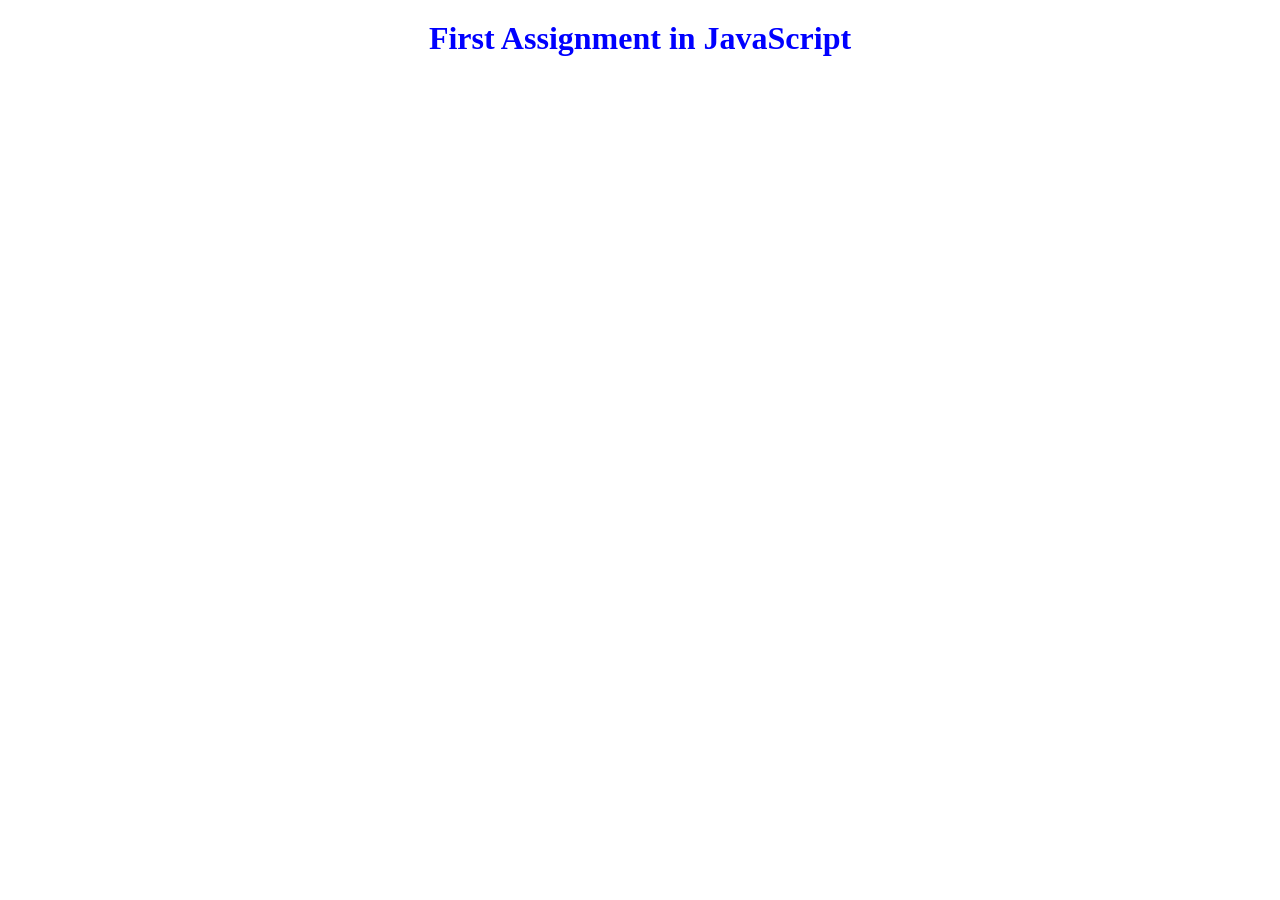
==== index.html @ a184e5cd "first ass in js" ====
<!DOCTYPE html>
<html lang="en">
<head>
    <meta charset="UTF-8">
    <meta name="viewport" content="width=device-width, initial-scale=1.0">
    <title>Document</title>
    <link rel="stylesheet" href="style.css">
</head>
<body>
    <h1>First Assignment in JavaScript</h1>
   <script src="script.js"></script>
</body>
</html>
---- style.css ----
*{
    margin: 0;
    padding: 0;
    box-sizing: border-box;
}
h1{
    text-align: center;
    margin-top: 20px;
    color: blue;
}
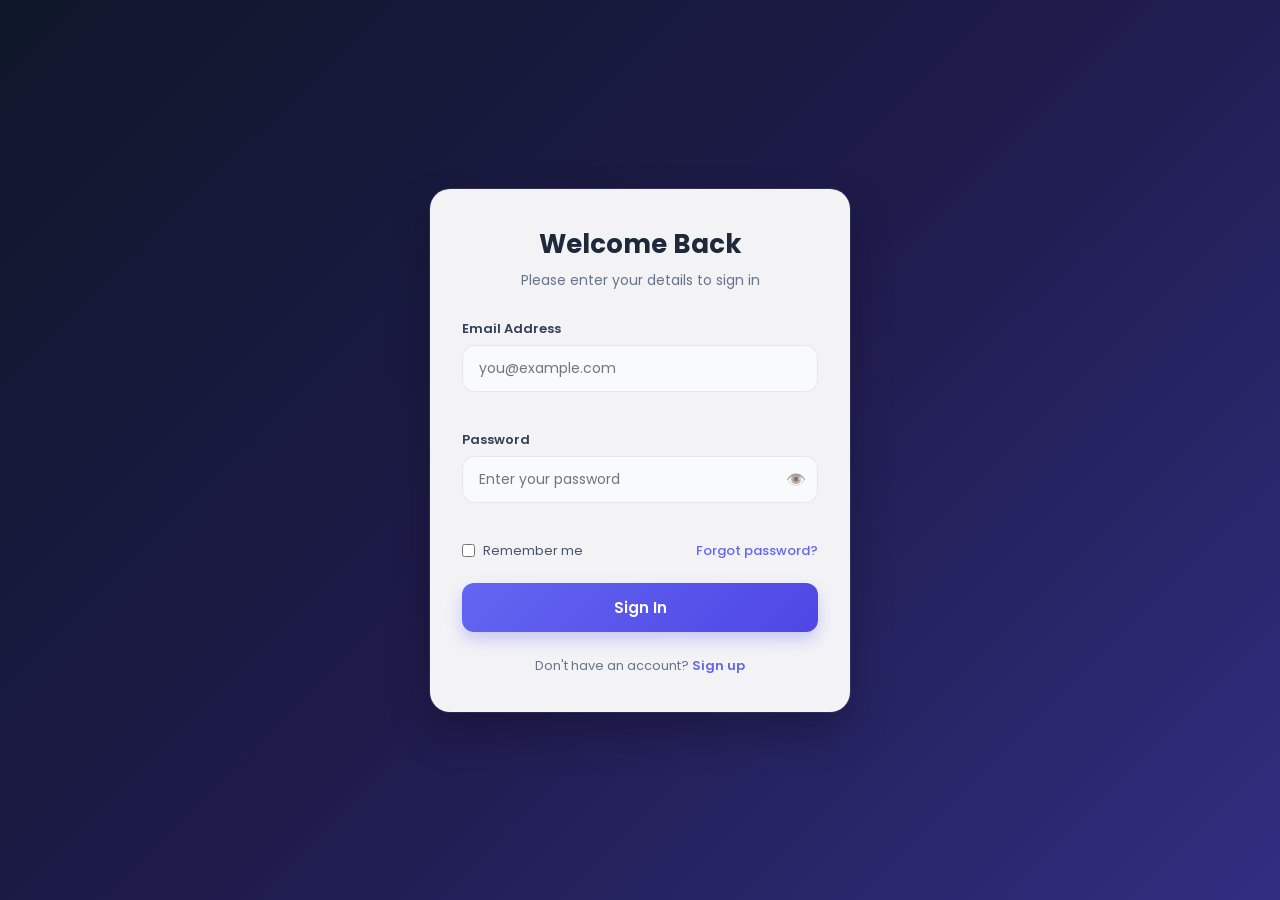
==== commit 5d34d6d3: "Add modern login page with validation and toggle feature" ====
--- a/index.html
+++ b/index.html
@@ -3,11 +3,72 @@
 <head>
     <meta charset="UTF-8">
     <meta name="viewport" content="width=device-width, initial-scale=1.0">
-    <title>Document</title>
+    <meta name="description" content="A simple, modern and elegant login page.">
+    <title>Login | Welcome Back</title>
+    <link rel="preconnect" href="https://fonts.googleapis.com">
+    <link rel="preconnect" href="https://fonts.gstatic.com" crossorigin>
+    <link href="https://fonts.googleapis.com/css2?family=Poppins:wght@300;400;500;600;700&display=swap" rel="stylesheet">
     <link rel="stylesheet" href="style.css">
 </head>
 <body>
-    <h1>First Assignment in JavaScript</h1>
-   <script src="script.js"></script>
+    <div class="login-container">
+        <div class="login-card">
+            <div class="login-header">
+                <h1>Welcome Back</h1>
+                <p>Please enter your details to sign in</p>
+            </div>
+
+            <form id="loginForm" novalidate>
+                <div class="form-group">
+                    <label for="email">Email Address</label>
+                    <input 
+                        type="email" 
+                        id="email" 
+                        name="email" 
+                        placeholder="you@example.com" 
+                        required
+                    >
+                    <span class="error-msg" id="emailError"></span>
+                </div>
+
+                <div class="form-group">
+                    <label for="password">Password</label>
+                    <div class="password-wrapper">
+                        <input 
+                            type="password" 
+                            id="password" 
+                            name="password" 
+                            placeholder="Enter your password" 
+                            required
+                        >
+                        <button type="button" id="togglePassword" class="toggle-password" aria-label="Toggle password visibility">
+                            👁️
+                        </button>
+                    </div>
+                    <span class="error-msg" id="passwordError"></span>
+                </div>
+
+                <div class="form-actions">
+                    <label class="remember-me">
+                        <input type="checkbox" id="rememberMe">
+                        <span>Remember me</span>
+                    </label>
+                    <a href="#" class="forgot-link">Forgot password?</a>
+                </div>
+
+                <button type="submit" id="submitBtn" class="btn-submit">
+                    Sign In
+                </button>
+            </form>
+
+            <div id="notification" class="notification"></div>
+
+            <div class="login-footer">
+                <p>Don't have an account? <a href="#">Sign up</a></p>
+            </div>
+        </div>
+    </div>
+
+    <script src="script.js"></script>
 </body>
 </html>
--- a/style.css
+++ b/style.css
@@ -1,10 +1,226 @@
-*{
+* {
     margin: 0;
     padding: 0;
     box-sizing: border-box;
-}
-h1{
+    font-family: 'Poppins', sans-serif;
+}
+
+body {
+    min-height: 100vh;
+    display: flex;
+    align-items: center;
+    justify-content: center;
+    background: linear-gradient(135deg, #0f172a 0%, #1e1b4b 50%, #312e81 100%);
+    padding: 20px;
+}
+
+.login-container {
+    width: 100%;
+    max-width: 420px;
+}
+
+.login-card {
+    background: rgba(255, 255, 255, 0.95);
+    border-radius: 20px;
+    padding: 36px 32px;
+    box-shadow: 0 20px 40px rgba(0, 0, 0, 0.25), 0 0 0 1px rgba(255, 255, 255, 0.1);
+    backdrop-filter: blur(10px);
+    transition: transform 0.3s ease, box-shadow 0.3s ease;
+}
+
+.login-card:hover {
+    transform: translateY(-2px);
+    box-shadow: 0 24px 48px rgba(0, 0, 0, 0.3);
+}
+
+.login-header {
     text-align: center;
-    margin-top: 20px;
-    color: blue;
+    margin-bottom: 28px;
+}
+
+.login-header h1 {
+    font-size: 26px;
+    font-weight: 700;
+    color: #1e293b;
+    margin-bottom: 6px;
+}
+
+.login-header p {
+    font-size: 14px;
+    color: #64748b;
+}
+
+.form-group {
+    margin-bottom: 18px;
+}
+
+.form-group label {
+    display: block;
+    font-size: 13px;
+    font-weight: 600;
+    color: #334155;
+    margin-bottom: 6px;
+}
+
+.form-group input[type="email"],
+.form-group input[type="password"],
+.form-group input[type="text"] {
+    width: 100%;
+    padding: 12px 16px;
+    border: 1.5px solid #e2e8f0;
+    border-radius: 12px;
+    font-size: 14px;
+    color: #1e293b;
+    background-color: #f8fafc;
+    transition: all 0.25s ease;
+    outline: none;
+}
+
+.form-group input:focus {
+    border-color: #6366f1;
+    background-color: #ffffff;
+    box-shadow: 0 0 0 4px rgba(99, 102, 241, 0.15);
+}
+
+.password-wrapper {
+    position: relative;
+    display: flex;
+    align-items: center;
+}
+
+.password-wrapper input {
+    padding-right: 44px;
+}
+
+.toggle-password {
+    position: absolute;
+    right: 12px;
+    background: none;
+    border: none;
+    cursor: pointer;
+    font-size: 16px;
+    opacity: 0.6;
+    transition: opacity 0.2s ease;
+}
+
+.toggle-password:hover {
+    opacity: 1;
+}
+
+.error-msg {
+    display: block;
+    font-size: 12px;
+    color: #ef4444;
+    margin-top: 4px;
+    min-height: 16px;
+}
+
+.form-actions {
+    display: flex;
+    justify-content: space-between;
+    align-items: center;
+    margin-bottom: 22px;
+    font-size: 13px;
+}
+
+.remember-me {
+    display: flex;
+    align-items: center;
+    gap: 8px;
+    color: #475569;
+    cursor: pointer;
+    user-select: none;
+}
+
+.remember-me input {
+    accent-color: #6366f1;
+    cursor: pointer;
+}
+
+.forgot-link {
+    color: #6366f1;
+    text-decoration: none;
+    font-weight: 500;
+    transition: color 0.2s;
+}
+
+.forgot-link:hover {
+    color: #4f46e5;
+    text-decoration: underline;
+}
+
+.btn-submit {
+    width: 100%;
+    padding: 13px;
+    border: none;
+    border-radius: 12px;
+    background: linear-gradient(135deg, #6366f1 0%, #4f46e5 100%);
+    color: #ffffff;
+    font-size: 15px;
+    font-weight: 600;
+    cursor: pointer;
+    transition: all 0.3s ease;
+    box-shadow: 0 8px 16px rgba(99, 102, 241, 0.3);
+}
+
+.btn-submit:hover {
+    background: linear-gradient(135deg, #4f46e5 0%, #4338ca 100%);
+    box-shadow: 0 10px 20px rgba(99, 102, 241, 0.4);
+    transform: translateY(-1px);
+}
+
+.btn-submit:active {
+    transform: translateY(0);
+}
+
+.notification {
+    margin-top: 16px;
+    padding: 10px 14px;
+    border-radius: 10px;
+    font-size: 13px;
+    text-align: center;
+    display: none;
+    animation: fadeIn 0.3s ease;
+}
+
+.notification.success {
+    display: block;
+    background-color: #ecfdf5;
+    color: #065f46;
+    border: 1px solid #a7f3d0;
+}
+
+.notification.error {
+    display: block;
+    background-color: #fef2f2;
+    color: #991b1b;
+    border: 1px solid #fecaca;
+}
+
+.login-footer {
+    text-align: center;
+    margin-top: 24px;
+    font-size: 13px;
+    color: #64748b;
+}
+
+.login-footer a {
+    color: #6366f1;
+    font-weight: 600;
+    text-decoration: none;
+}
+
+.login-footer a:hover {
+    text-decoration: underline;
+}
+
+@keyframes fadeIn {
+    from {
+        opacity: 0;
+        transform: translateY(-6px);
+    }
+    to {
+        opacity: 1;
+        transform: translateY(0);
+    }
 }
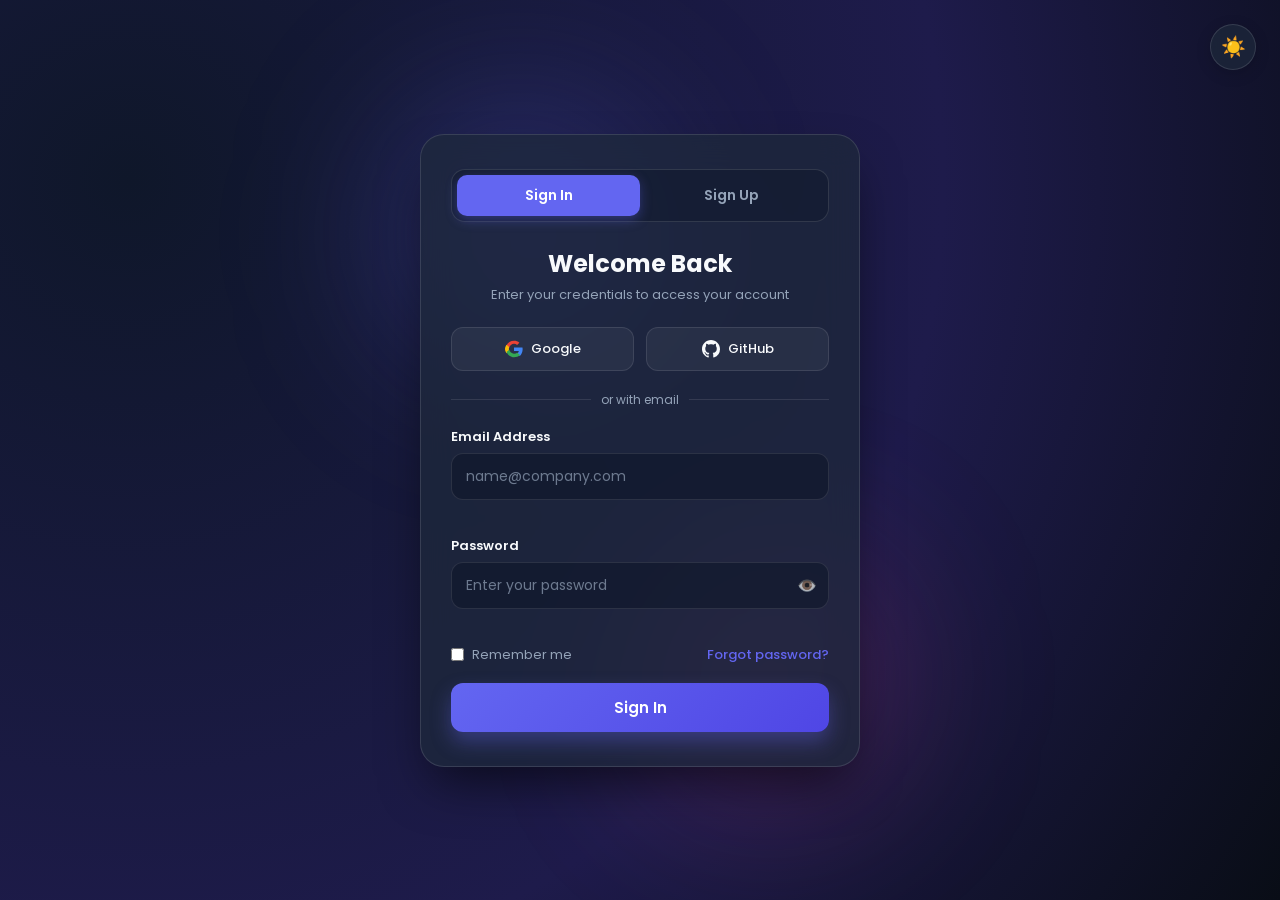
==== commit e3329bc5: "Add Dark/Light theme, Dual Auth tabs, Password Strength Meter, and Social Login buttons" ====
--- a/index.html
+++ b/index.html
@@ -3,69 +3,132 @@
 <head>
     <meta charset="UTF-8">
     <meta name="viewport" content="width=device-width, initial-scale=1.0">
-    <meta name="description" content="A simple, modern and elegant login page.">
-    <title>Login | Welcome Back</title>
+    <meta name="description" content="A modern and interactive authentication portal with Dark Mode and Password Strength Checker.">
+    <title>Auth Portal | Login & Register</title>
     <link rel="preconnect" href="https://fonts.googleapis.com">
     <link rel="preconnect" href="https://fonts.gstatic.com" crossorigin>
     <link href="https://fonts.googleapis.com/css2?family=Poppins:wght@300;400;500;600;700&display=swap" rel="stylesheet">
     <link rel="stylesheet" href="style.css">
 </head>
-<body>
-    <div class="login-container">
-        <div class="login-card">
-            <div class="login-header">
-                <h1>Welcome Back</h1>
-                <p>Please enter your details to sign in</p>
+<body data-theme="dark">
+    <!-- Theme Toggle Button -->
+    <button id="themeToggle" class="theme-toggle-btn" aria-label="Toggle Theme">
+        <span id="themeIcon">☀️</span>
+    </button>
+
+    <div class="auth-container">
+        <!-- Floating Ambient Glows -->
+        <div class="glow-sphere glow-1"></div>
+        <div class="glow-sphere glow-2"></div>
+
+        <div class="auth-card">
+            <!-- Tab Switcher -->
+            <div class="tab-header">
+                <button type="button" class="tab-btn active" id="loginTab">Sign In</button>
+                <button type="button" class="tab-btn" id="signupTab">Sign Up</button>
             </div>
 
-            <form id="loginForm" novalidate>
+            <!-- Login Form -->
+            <form id="loginForm" class="auth-form active" novalidate>
+                <div class="form-header">
+                    <h1>Welcome Back</h1>
+                    <p>Enter your credentials to access your account</p>
+                </div>
+
+                <!-- Social Login Buttons -->
+                <div class="social-auth">
+                    <button type="button" class="social-btn" id="googleLogin">
+                        <svg width="18" height="18" viewBox="0 0 24 24"><path fill="#EA4335" d="M12 5c1.6 0 3 .6 4.1 1.6l3.1-3.1C17.3 1.7 14.8 1 12 1 7.5 1 3.7 3.6 1.9 7.3l3.7 2.9C6.5 7.3 9 5 12 5z"/><path fill="#4285F4" d="M23.5 12.3c0-.8-.1-1.6-.2-2.3H12v4.6h6.5c-.3 1.5-1.1 2.8-2.4 3.7l3.7 2.9c2.2-2 3.7-5 3.7-8.9z"/><path fill="#FBBC05" d="M5.6 14.8c-.3-.8-.4-1.8-.4-2.8s.2-2 .4-2.8L1.9 6.3C.7 8.7 0 10.3 0 12s.7 3.3 1.9 5.7l3.7-2.9z"/><path fill="#34A853" d="M12 23c3.2 0 6-1.1 8-3l-3.7-2.9c-1.1.7-2.5 1.2-4.3 1.2-3 0-5.5-2.3-6.4-5.2L1.9 16C3.7 19.7 7.5 23 12 23z"/></svg>
+                        <span>Google</span>
+                    </button>
+                    <button type="button" class="social-btn" id="githubLogin">
+                        <svg width="18" height="18" viewBox="0 0 24 24" fill="currentColor"><path d="M12 0C5.37 0 0 5.37 0 12c0 5.31 3.435 9.795 8.205 11.385.6.105.825-.255.825-.57 0-.285-.015-1.23-.015-2.235-3.015.555-3.795-.735-4.035-1.41-.135-.345-.72-1.41-1.23-1.695-.42-.225-1.02-.78-.015-.795.945-.015 1.62.87 1.845 1.23 1.08 1.815 2.805 1.305 3.495.99.105-.78.42-1.305.765-1.605-2.67-.3-5.46-1.335-5.46-5.925 0-1.305.465-2.385 1.23-3.225-.12-.3-.54-1.53.12-3.18 0 0 1.005-.315 3.3 1.23.96-.27 1.98-.405 3-.405s2.04.135 3 .405c2.295-1.56 3.3-1.23 3.3-1.23.66 1.65.24 2.88.12 3.18.765.84 1.23 1.905 1.23 3.225 0 4.605-2.805 5.625-5.475 5.925.435.375.81 1.095.81 2.22 0 1.605-.015 2.895-.015 3.3 0 .315.225.69.825.57A12.02 12.02 0 0024 12c0-6.63-5.37-12-12-12z"/></svg>
+                        <span>GitHub</span>
+                    </button>
+                </div>
+
+                <div class="divider"><span>or with email</span></div>
+
                 <div class="form-group">
-                    <label for="email">Email Address</label>
-                    <input 
-                        type="email" 
-                        id="email" 
-                        name="email" 
-                        placeholder="you@example.com" 
-                        required
-                    >
-                    <span class="error-msg" id="emailError"></span>
+                    <label for="loginEmail">Email Address</label>
+                    <input type="email" id="loginEmail" placeholder="name@company.com" required>
+                    <span class="error-msg" id="loginEmailError"></span>
                 </div>
 
                 <div class="form-group">
-                    <label for="password">Password</label>
-                    <div class="password-wrapper">
-                        <input 
-                            type="password" 
-                            id="password" 
-                            name="password" 
-                            placeholder="Enter your password" 
-                            required
-                        >
-                        <button type="button" id="togglePassword" class="toggle-password" aria-label="Toggle password visibility">
-                            👁️
-                        </button>
+                    <label for="loginPassword">Password</label>
+                    <div class="input-with-icon">
+                        <input type="password" id="loginPassword" placeholder="Enter your password" required>
+                        <button type="button" class="toggle-password-btn" data-target="loginPassword" aria-label="Toggle password">👁️</button>
                     </div>
-                    <span class="error-msg" id="passwordError"></span>
+                    <span class="error-msg" id="loginPasswordError"></span>
                 </div>
 
-                <div class="form-actions">
-                    <label class="remember-me">
+                <div class="form-options">
+                    <label class="checkbox-label">
                         <input type="checkbox" id="rememberMe">
                         <span>Remember me</span>
                     </label>
-                    <a href="#" class="forgot-link">Forgot password?</a>
+                    <a href="#" class="link-btn">Forgot password?</a>
                 </div>
 
-                <button type="submit" id="submitBtn" class="btn-submit">
-                    Sign In
+                <button type="submit" class="submit-btn" id="loginSubmit">
+                    <span class="btn-text">Sign In</span>
+                    <span class="spinner"></span>
                 </button>
             </form>
 
-            <div id="notification" class="notification"></div>
+            <!-- Sign Up Form -->
+            <form id="signupForm" class="auth-form" novalidate>
+                <div class="form-header">
+                    <h1>Create Account</h1>
+                    <p>Get started with your free account today</p>
+                </div>
 
-            <div class="login-footer">
-                <p>Don't have an account? <a href="#">Sign up</a></p>
-            </div>
+                <div class="form-group">
+                    <label for="signupName">Full Name</label>
+                    <input type="text" id="signupName" placeholder="Muhammad Bilal" required>
+                    <span class="error-msg" id="signupNameError"></span>
+                </div>
+
+                <div class="form-group">
+                    <label for="signupEmail">Email Address</label>
+                    <input type="email" id="signupEmail" placeholder="name@company.com" required>
+                    <span class="error-msg" id="signupEmailError"></span>
+                </div>
+
+                <div class="form-group">
+                    <label for="signupPassword">Password</label>
+                    <div class="input-with-icon">
+                        <input type="password" id="signupPassword" placeholder="Create a strong password" required>
+                        <button type="button" class="toggle-password-btn" data-target="signupPassword" aria-label="Toggle password">👁️</button>
+                    </div>
+                    <!-- Password Strength Meter -->
+                    <div class="strength-meter-container">
+                        <div class="strength-bar-wrapper">
+                            <div class="strength-bar" id="strengthBar"></div>
+                        </div>
+                        <span class="strength-text" id="strengthText">Password Strength</span>
+                    </div>
+                    <span class="error-msg" id="signupPasswordError"></span>
+                </div>
+
+                <div class="form-options">
+                    <label class="checkbox-label">
+                        <input type="checkbox" id="agreeTerms" required>
+                        <span>I agree to the <a href="#" class="link-btn">Terms & Conditions</a></span>
+                    </label>
+                </div>
+                <span class="error-msg" id="termsError"></span>
+
+                <button type="submit" class="submit-btn" id="signupSubmit">
+                    <span class="btn-text">Create Account</span>
+                    <span class="spinner"></span>
+                </button>
+            </form>
+
+            <!-- Alert / Toast Notification -->
+            <div id="toastNotification" class="toast-notification"></div>
         </div>
     </div>
 
--- a/style.css
+++ b/style.css
@@ -1,8 +1,58 @@
+:root {
+    /* Dark Theme (Default) */
+    --bg-gradient: radial-gradient(circle at 10% 20%, #0f172a 0%, #1e1b4b 60%, #090d16 100%);
+    --card-bg: rgba(30, 41, 59, 0.75);
+    --card-border: rgba(255, 255, 255, 0.12);
+    --card-shadow: 0 25px 50px -12px rgba(0, 0, 0, 0.6);
+    --text-primary: #f8fafc;
+    --text-secondary: #94a3b8;
+    --input-bg: rgba(15, 23, 42, 0.6);
+    --input-border: rgba(255, 255, 255, 0.1);
+    --input-focus-border: #818cf8;
+    --input-text: #ffffff;
+    --social-bg: rgba(255, 255, 255, 0.05);
+    --social-hover: rgba(255, 255, 255, 0.12);
+    --social-border: rgba(255, 255, 255, 0.1);
+    --tab-bg: rgba(15, 23, 42, 0.5);
+    --tab-active-bg: #6366f1;
+    --tab-active-text: #ffffff;
+    --tab-inactive-text: #94a3b8;
+    --accent: #6366f1;
+    --accent-hover: #4f46e5;
+    --glow-1: rgba(99, 102, 241, 0.25);
+    --glow-2: rgba(236, 72, 153, 0.2);
+}
+
+[data-theme="light"] {
+    --bg-gradient: radial-gradient(circle at 10% 20%, #e0e7ff 0%, #f1f5f9 60%, #f8fafc 100%);
+    --card-bg: rgba(255, 255, 255, 0.85);
+    --card-border: rgba(0, 0, 0, 0.08);
+    --card-shadow: 0 20px 45px -10px rgba(99, 102, 241, 0.15);
+    --text-primary: #0f172a;
+    --text-secondary: #64748b;
+    --input-bg: #f8fafc;
+    --input-border: #e2e8f0;
+    --input-focus-border: #6366f1;
+    --input-text: #0f172a;
+    --social-bg: #f8fafc;
+    --social-hover: #f1f5f9;
+    --social-border: #e2e8f0;
+    --tab-bg: #f1f5f9;
+    --tab-active-bg: #6366f1;
+    --tab-active-text: #ffffff;
+    --tab-inactive-text: #64748b;
+    --accent: #6366f1;
+    --accent-hover: #4f46e5;
+    --glow-1: rgba(99, 102, 241, 0.15);
+    --glow-2: rgba(236, 72, 153, 0.12);
+}
+
 * {
     margin: 0;
     padding: 0;
     box-sizing: border-box;
     font-family: 'Poppins', sans-serif;
+    transition: background-color 0.3s ease, border-color 0.3s ease, color 0.3s ease;
 }
 
 body {
@@ -10,146 +60,335 @@
     display: flex;
     align-items: center;
     justify-content: center;
-    background: linear-gradient(135deg, #0f172a 0%, #1e1b4b 50%, #312e81 100%);
-    padding: 20px;
-}
-
-.login-container {
+    background: var(--bg-gradient);
+    padding: 24px;
+    position: relative;
+    overflow-x: hidden;
+}
+
+/* Theme Toggle Button */
+.theme-toggle-btn {
+    position: fixed;
+    top: 24px;
+    right: 24px;
+    width: 46px;
+    height: 46px;
+    border-radius: 50%;
+    background: var(--card-bg);
+    border: 1px solid var(--card-border);
+    cursor: pointer;
+    font-size: 20px;
+    display: flex;
+    align-items: center;
+    justify-content: center;
+    box-shadow: 0 4px 15px rgba(0, 0, 0, 0.15);
+    backdrop-filter: blur(10px);
+    z-index: 100;
+    transition: transform 0.2s ease, box-shadow 0.2s ease;
+}
+
+.theme-toggle-btn:hover {
+    transform: scale(1.1) rotate(15deg);
+    box-shadow: 0 6px 20px rgba(99, 102, 241, 0.3);
+}
+
+/* Background Ambient Glows */
+.auth-container {
     width: 100%;
-    max-width: 420px;
-}
-
-.login-card {
-    background: rgba(255, 255, 255, 0.95);
-    border-radius: 20px;
-    padding: 36px 32px;
-    box-shadow: 0 20px 40px rgba(0, 0, 0, 0.25), 0 0 0 1px rgba(255, 255, 255, 0.1);
-    backdrop-filter: blur(10px);
-    transition: transform 0.3s ease, box-shadow 0.3s ease;
-}
-
-.login-card:hover {
+    max-width: 440px;
+    position: relative;
+    z-index: 10;
+}
+
+.glow-sphere {
+    position: absolute;
+    border-radius: 50%;
+    filter: blur(80px);
+    pointer-events: none;
+    z-index: -1;
+}
+
+.glow-1 {
+    width: 280px;
+    height: 280px;
+    background: var(--glow-1);
+    top: -40px;
+    left: -40px;
+}
+
+.glow-2 {
+    width: 260px;
+    height: 260px;
+    background: var(--glow-2);
+    bottom: -40px;
+    right: -40px;
+}
+
+/* Main Card */
+.auth-card {
+    background: var(--card-bg);
+    border: 1px solid var(--card-border);
+    border-radius: 24px;
+    padding: 34px 30px;
+    box-shadow: var(--card-shadow);
+    backdrop-filter: blur(16px);
+    -webkit-backdrop-filter: blur(16px);
+}
+
+/* Tab Switcher */
+.tab-header {
+    display: flex;
+    background: var(--tab-bg);
+    border-radius: 14px;
+    padding: 5px;
+    margin-bottom: 24px;
+    border: 1px solid var(--card-border);
+}
+
+.tab-btn {
+    flex: 1;
+    padding: 10px 0;
+    border: none;
+    border-radius: 10px;
+    background: transparent;
+    color: var(--tab-inactive-text);
+    font-size: 14px;
+    font-weight: 600;
+    cursor: pointer;
+    transition: all 0.25s ease;
+}
+
+.tab-btn.active {
+    background: var(--tab-active-bg);
+    color: var(--tab-active-text);
+    box-shadow: 0 4px 12px rgba(99, 102, 241, 0.35);
+}
+
+/* Form Headings */
+.auth-form {
+    display: none;
+    animation: formFade 0.35s ease;
+}
+
+.auth-form.active {
+    display: block;
+}
+
+@keyframes formFade {
+    from {
+        opacity: 0;
+        transform: translateY(8px);
+    }
+    to {
+        opacity: 1;
+        transform: translateY(0);
+    }
+}
+
+.form-header {
+    text-align: center;
+    margin-bottom: 22px;
+}
+
+.form-header h1 {
+    font-size: 24px;
+    font-weight: 700;
+    color: var(--text-primary);
+    margin-bottom: 4px;
+}
+
+.form-header p {
+    font-size: 13px;
+    color: var(--text-secondary);
+}
+
+/* Social Login Buttons */
+.social-auth {
+    display: flex;
+    gap: 12px;
+    margin-bottom: 20px;
+}
+
+.social-btn {
+    flex: 1;
+    display: flex;
+    align-items: center;
+    justify-content: center;
+    gap: 8px;
+    padding: 11px;
+    border-radius: 12px;
+    border: 1px solid var(--social-border);
+    background: var(--social-bg);
+    color: var(--text-primary);
+    font-size: 13px;
+    font-weight: 500;
+    cursor: pointer;
+    transition: all 0.2s ease;
+}
+
+.social-btn:hover {
+    background: var(--social-hover);
     transform: translateY(-2px);
-    box-shadow: 0 24px 48px rgba(0, 0, 0, 0.3);
-}
-
-.login-header {
+}
+
+.social-btn svg {
+    flex-shrink: 0;
+}
+
+/* Divider */
+.divider {
+    display: flex;
+    align-items: center;
     text-align: center;
-    margin-bottom: 28px;
-}
-
-.login-header h1 {
-    font-size: 26px;
-    font-weight: 700;
-    color: #1e293b;
-    margin-bottom: 6px;
-}
-
-.login-header p {
-    font-size: 14px;
-    color: #64748b;
-}
-
+    margin: 18px 0;
+    color: var(--text-secondary);
+    font-size: 12px;
+}
+
+.divider::before,
+.divider::after {
+    content: '';
+    flex: 1;
+    border-bottom: 1px solid var(--input-border);
+}
+
+.divider span {
+    padding: 0 10px;
+}
+
+/* Input Fields */
 .form-group {
-    margin-bottom: 18px;
+    margin-bottom: 16px;
 }
 
 .form-group label {
     display: block;
     font-size: 13px;
     font-weight: 600;
-    color: #334155;
+    color: var(--text-primary);
     margin-bottom: 6px;
 }
 
-.form-group input[type="email"],
-.form-group input[type="password"],
-.form-group input[type="text"] {
+.form-group input {
     width: 100%;
-    padding: 12px 16px;
-    border: 1.5px solid #e2e8f0;
+    padding: 12px 14px;
     border-radius: 12px;
+    border: 1.5px solid var(--input-border);
+    background: var(--input-bg);
+    color: var(--input-text);
     font-size: 14px;
-    color: #1e293b;
-    background-color: #f8fafc;
+    outline: none;
     transition: all 0.25s ease;
-    outline: none;
 }
 
 .form-group input:focus {
-    border-color: #6366f1;
-    background-color: #ffffff;
-    box-shadow: 0 0 0 4px rgba(99, 102, 241, 0.15);
-}
-
-.password-wrapper {
+    border-color: var(--input-focus-border);
+    box-shadow: 0 0 0 4px rgba(99, 102, 241, 0.2);
+}
+
+.form-group input::placeholder {
+    color: var(--text-secondary);
+    opacity: 0.7;
+}
+
+.input-with-icon {
     position: relative;
     display: flex;
     align-items: center;
 }
 
-.password-wrapper input {
+.input-with-icon input {
     padding-right: 44px;
 }
 
-.toggle-password {
+.toggle-password-btn {
     position: absolute;
     right: 12px;
     background: none;
     border: none;
     cursor: pointer;
     font-size: 16px;
-    opacity: 0.6;
-    transition: opacity 0.2s ease;
-}
-
-.toggle-password:hover {
+    opacity: 0.7;
+    transition: opacity 0.2s;
+}
+
+.toggle-password-btn:hover {
     opacity: 1;
 }
 
+/* Password Strength Meter */
+.strength-meter-container {
+    margin-top: 8px;
+}
+
+.strength-bar-wrapper {
+    width: 100%;
+    height: 4px;
+    background: rgba(255, 255, 255, 0.1);
+    border-radius: 4px;
+    overflow: hidden;
+}
+
+.strength-bar {
+    height: 100%;
+    width: 0%;
+    border-radius: 4px;
+    transition: width 0.3s ease, background-color 0.3s ease;
+}
+
+.strength-text {
+    display: block;
+    font-size: 11px;
+    margin-top: 4px;
+    color: var(--text-secondary);
+}
+
+/* Error Messages */
 .error-msg {
     display: block;
     font-size: 12px;
-    color: #ef4444;
+    color: #f87171;
     margin-top: 4px;
     min-height: 16px;
 }
 
-.form-actions {
+/* Form Options */
+.form-options {
     display: flex;
     justify-content: space-between;
     align-items: center;
-    margin-bottom: 22px;
+    margin-bottom: 18px;
     font-size: 13px;
 }
 
-.remember-me {
+.checkbox-label {
     display: flex;
     align-items: center;
     gap: 8px;
-    color: #475569;
+    color: var(--text-secondary);
     cursor: pointer;
     user-select: none;
 }
 
-.remember-me input {
-    accent-color: #6366f1;
-    cursor: pointer;
-}
-
-.forgot-link {
-    color: #6366f1;
+.checkbox-label input {
+    accent-color: var(--accent);
+    cursor: pointer;
+}
+
+.link-btn {
+    color: var(--accent);
     text-decoration: none;
     font-weight: 500;
-    transition: color 0.2s;
-}
-
-.forgot-link:hover {
-    color: #4f46e5;
+    transition: opacity 0.2s;
+}
+
+.link-btn:hover {
+    opacity: 0.85;
     text-decoration: underline;
 }
 
-.btn-submit {
+/* Submit Button & Spinner */
+.submit-btn {
     width: 100%;
     padding: 13px;
     border: none;
@@ -159,65 +398,77 @@
     font-size: 15px;
     font-weight: 600;
     cursor: pointer;
-    transition: all 0.3s ease;
-    box-shadow: 0 8px 16px rgba(99, 102, 241, 0.3);
-}
-
-.btn-submit:hover {
-    background: linear-gradient(135deg, #4f46e5 0%, #4338ca 100%);
-    box-shadow: 0 10px 20px rgba(99, 102, 241, 0.4);
-    transform: translateY(-1px);
-}
-
-.btn-submit:active {
+    box-shadow: 0 10px 20px rgba(99, 102, 241, 0.35);
+    display: flex;
+    align-items: center;
+    justify-content: center;
+    gap: 10px;
+    transition: all 0.25s ease;
+}
+
+.submit-btn:hover {
+    transform: translateY(-2px);
+    box-shadow: 0 14px 24px rgba(99, 102, 241, 0.45);
+}
+
+.submit-btn:active {
     transform: translateY(0);
 }
 
-.notification {
-    margin-top: 16px;
-    padding: 10px 14px;
-    border-radius: 10px;
+.submit-btn.loading .btn-text {
+    opacity: 0;
+}
+
+.submit-btn.loading .spinner {
+    display: inline-block;
+}
+
+.spinner {
+    display: none;
+    width: 18px;
+    height: 18px;
+    border: 2.5px solid rgba(255, 255, 255, 0.3);
+    border-radius: 50%;
+    border-top-color: #ffffff;
+    animation: spin 0.8s linear infinite;
+    position: absolute;
+}
+
+@keyframes spin {
+    to {
+        transform: rotate(360deg);
+    }
+}
+
+/* Toast Notifications */
+.toast-notification {
+    margin-top: 18px;
+    padding: 11px 16px;
+    border-radius: 12px;
     font-size: 13px;
     text-align: center;
     display: none;
-    animation: fadeIn 0.3s ease;
-}
-
-.notification.success {
-    display: block;
-    background-color: #ecfdf5;
-    color: #065f46;
-    border: 1px solid #a7f3d0;
-}
-
-.notification.error {
-    display: block;
-    background-color: #fef2f2;
-    color: #991b1b;
-    border: 1px solid #fecaca;
-}
-
-.login-footer {
-    text-align: center;
-    margin-top: 24px;
-    font-size: 13px;
-    color: #64748b;
-}
-
-.login-footer a {
-    color: #6366f1;
-    font-weight: 600;
-    text-decoration: none;
-}
-
-.login-footer a:hover {
-    text-decoration: underline;
-}
-
-@keyframes fadeIn {
+    animation: toastFade 0.3s ease;
+}
+
+.toast-notification.success {
+    display: block;
+    background: rgba(16, 185, 129, 0.15);
+    color: #34d399;
+    border: 1px solid rgba(16, 185, 129, 0.3);
+}
+
+.toast-notification.error {
+    display: block;
+    background: rgba(239, 68, 68, 0.15);
+    color: #f87171;
+    border: 1px solid rgba(239, 68, 68, 0.3);
+}
+
+@keyframes toastFade {
     from {
         opacity: 0;
-        transform: translateY(-6px);
+        transform: translateY(-4px);
     }
     to {
         opacity: 1;
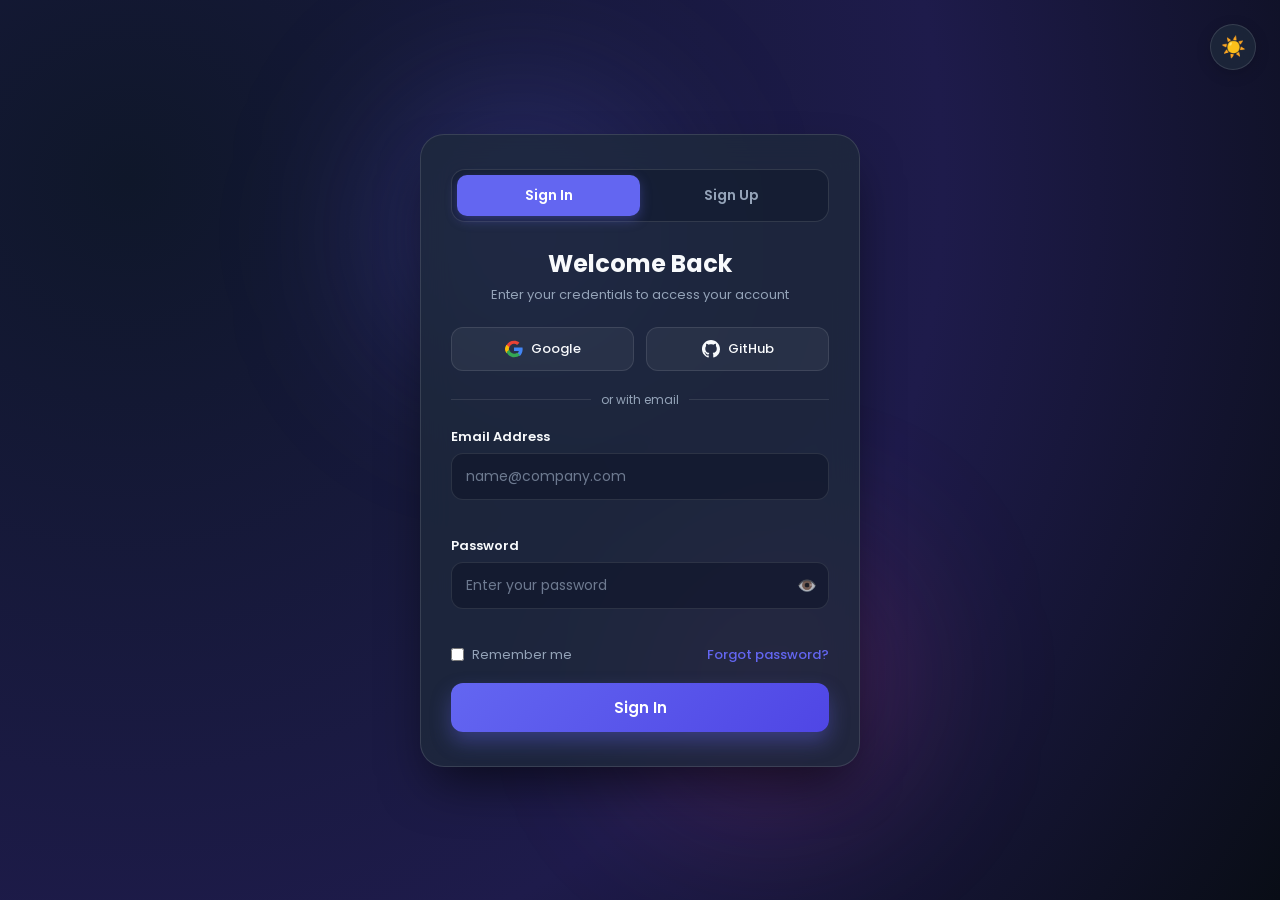
==== commit 55065f49: "Add Canvas Confetti, 3D card tilt effect, and user profile dashboard portal" ====
--- a/index.html
+++ b/index.html
@@ -3,7 +3,7 @@
 <head>
     <meta charset="UTF-8">
     <meta name="viewport" content="width=device-width, initial-scale=1.0">
-    <meta name="description" content="A modern and interactive authentication portal with Dark Mode and Password Strength Checker.">
+    <meta name="description" content="A modern and interactive authentication portal with 3D Card Tilt, Confetti, and User Dashboard.">
     <title>Auth Portal | Login & Register</title>
     <link rel="preconnect" href="https://fonts.googleapis.com">
     <link rel="preconnect" href="https://fonts.gstatic.com" crossorigin>
@@ -11,6 +11,9 @@
     <link rel="stylesheet" href="style.css">
 </head>
 <body data-theme="dark">
+    <!-- Confetti Canvas for Celebrations -->
+    <canvas id="confettiCanvas"></canvas>
+
     <!-- Theme Toggle Button -->
     <button id="themeToggle" class="theme-toggle-btn" aria-label="Toggle Theme">
         <span id="themeIcon">☀️</span>
@@ -21,114 +24,175 @@
         <div class="glow-sphere glow-1"></div>
         <div class="glow-sphere glow-2"></div>
 
-        <div class="auth-card">
-            <!-- Tab Switcher -->
-            <div class="tab-header">
-                <button type="button" class="tab-btn active" id="loginTab">Sign In</button>
-                <button type="button" class="tab-btn" id="signupTab">Sign Up</button>
-            </div>
-
-            <!-- Login Form -->
-            <form id="loginForm" class="auth-form active" novalidate>
-                <div class="form-header">
-                    <h1>Welcome Back</h1>
-                    <p>Enter your credentials to access your account</p>
+        <!-- 3D Tilting Card -->
+        <div class="auth-card" id="tiltCard">
+            <!-- Glow reflection layer -->
+            <div class="card-glare" id="cardGlare"></div>
+
+            <!-- Card Content Wrapper -->
+            <div class="card-content">
+                <!-- Tab Switcher (Sign In / Sign Up) -->
+                <div class="tab-header" id="authTabs">
+                    <button type="button" class="tab-btn active" id="loginTab">Sign In</button>
+                    <button type="button" class="tab-btn" id="signupTab">Sign Up</button>
                 </div>
 
-                <!-- Social Login Buttons -->
-                <div class="social-auth">
-                    <button type="button" class="social-btn" id="googleLogin">
-                        <svg width="18" height="18" viewBox="0 0 24 24"><path fill="#EA4335" d="M12 5c1.6 0 3 .6 4.1 1.6l3.1-3.1C17.3 1.7 14.8 1 12 1 7.5 1 3.7 3.6 1.9 7.3l3.7 2.9C6.5 7.3 9 5 12 5z"/><path fill="#4285F4" d="M23.5 12.3c0-.8-.1-1.6-.2-2.3H12v4.6h6.5c-.3 1.5-1.1 2.8-2.4 3.7l3.7 2.9c2.2-2 3.7-5 3.7-8.9z"/><path fill="#FBBC05" d="M5.6 14.8c-.3-.8-.4-1.8-.4-2.8s.2-2 .4-2.8L1.9 6.3C.7 8.7 0 10.3 0 12s.7 3.3 1.9 5.7l3.7-2.9z"/><path fill="#34A853" d="M12 23c3.2 0 6-1.1 8-3l-3.7-2.9c-1.1.7-2.5 1.2-4.3 1.2-3 0-5.5-2.3-6.4-5.2L1.9 16C3.7 19.7 7.5 23 12 23z"/></svg>
-                        <span>Google</span>
+                <!-- Login Form -->
+                <form id="loginForm" class="auth-form active" novalidate>
+                    <div class="form-header">
+                        <h1>Welcome Back</h1>
+                        <p>Enter your credentials to access your account</p>
+                    </div>
+
+                    <!-- Social Login Buttons -->
+                    <div class="social-auth">
+                        <button type="button" class="social-btn" id="googleLogin">
+                            <svg width="18" height="18" viewBox="0 0 24 24"><path fill="#EA4335" d="M12 5c1.6 0 3 .6 4.1 1.6l3.1-3.1C17.3 1.7 14.8 1 12 1 7.5 1 3.7 3.6 1.9 7.3l3.7 2.9C6.5 7.3 9 5 12 5z"/><path fill="#4285F4" d="M23.5 12.3c0-.8-.1-1.6-.2-2.3H12v4.6h6.5c-.3 1.5-1.1 2.8-2.4 3.7l3.7 2.9c2.2-2 3.7-5 3.7-8.9z"/><path fill="#FBBC05" d="M5.6 14.8c-.3-.8-.4-1.8-.4-2.8s.2-2 .4-2.8L1.9 6.3C.7 8.7 0 10.3 0 12s.7 3.3 1.9 5.7l3.7-2.9z"/><path fill="#34A853" d="M12 23c3.2 0 6-1.1 8-3l-3.7-2.9c-1.1.7-2.5 1.2-4.3 1.2-3 0-5.5-2.3-6.4-5.2L1.9 16C3.7 19.7 7.5 23 12 23z"/></svg>
+                            <span>Google</span>
+                        </button>
+                        <button type="button" class="social-btn" id="githubLogin">
+                            <svg width="18" height="18" viewBox="0 0 24 24" fill="currentColor"><path d="M12 0C5.37 0 0 5.37 0 12c0 5.31 3.435 9.795 8.205 11.385.6.105.825-.255.825-.57 0-.285-.015-1.23-.015-2.235-3.015.555-3.795-.735-4.035-1.41-.135-.345-.72-1.41-1.23-1.695-.42-.225-1.02-.78-.015-.795.945-.015 1.62.87 1.845 1.23 1.08 1.815 2.805 1.305 3.495.99.105-.78.42-1.305.765-1.605-2.67-.3-5.46-1.335-5.46-5.925 0-1.305.465-2.385 1.23-3.225-.12-.3-.54-1.53.12-3.18 0 0 1.005-.315 3.3 1.23.96-.27 1.98-.405 3-.405s2.04.135 3 .405c2.295-1.56 3.3-1.23 3.3-1.23.66 1.65.24 2.88.12 3.18.765.84 1.23 1.905 1.23 3.225 0 4.605-2.805 5.625-5.475 5.925.435.375.81 1.095.81 2.22 0 1.605-.015 2.895-.015 3.3 0 .315.225.69.825.57A12.02 12.02 0 0024 12c0-6.63-5.37-12-12-12z"/></svg>
+                            <span>GitHub</span>
+                        </button>
+                    </div>
+
+                    <div class="divider"><span>or with email</span></div>
+
+                    <div class="form-group">
+                        <label for="loginEmail">Email Address</label>
+                        <input type="email" id="loginEmail" placeholder="name@company.com" required>
+                        <span class="error-msg" id="loginEmailError"></span>
+                    </div>
+
+                    <div class="form-group">
+                        <label for="loginPassword">Password</label>
+                        <div class="input-with-icon">
+                            <input type="password" id="loginPassword" placeholder="Enter your password" required>
+                            <button type="button" class="toggle-password-btn" data-target="loginPassword" aria-label="Toggle password">👁️</button>
+                        </div>
+                        <span class="error-msg" id="loginPasswordError"></span>
+                    </div>
+
+                    <div class="form-options">
+                        <label class="checkbox-label">
+                            <input type="checkbox" id="rememberMe">
+                            <span>Remember me</span>
+                        </label>
+                        <button type="button" class="link-btn" id="openForgotModal">Forgot password?</button>
+                    </div>
+
+                    <button type="submit" class="submit-btn" id="loginSubmit">
+                        <span class="btn-text">Sign In</span>
+                        <span class="spinner"></span>
                     </button>
-                    <button type="button" class="social-btn" id="githubLogin">
-                        <svg width="18" height="18" viewBox="0 0 24 24" fill="currentColor"><path d="M12 0C5.37 0 0 5.37 0 12c0 5.31 3.435 9.795 8.205 11.385.6.105.825-.255.825-.57 0-.285-.015-1.23-.015-2.235-3.015.555-3.795-.735-4.035-1.41-.135-.345-.72-1.41-1.23-1.695-.42-.225-1.02-.78-.015-.795.945-.015 1.62.87 1.845 1.23 1.08 1.815 2.805 1.305 3.495.99.105-.78.42-1.305.765-1.605-2.67-.3-5.46-1.335-5.46-5.925 0-1.305.465-2.385 1.23-3.225-.12-.3-.54-1.53.12-3.18 0 0 1.005-.315 3.3 1.23.96-.27 1.98-.405 3-.405s2.04.135 3 .405c2.295-1.56 3.3-1.23 3.3-1.23.66 1.65.24 2.88.12 3.18.765.84 1.23 1.905 1.23 3.225 0 4.605-2.805 5.625-5.475 5.925.435.375.81 1.095.81 2.22 0 1.605-.015 2.895-.015 3.3 0 .315.225.69.825.57A12.02 12.02 0 0024 12c0-6.63-5.37-12-12-12z"/></svg>
-                        <span>GitHub</span>
+                </form>
+
+                <!-- Sign Up Form -->
+                <form id="signupForm" class="auth-form" novalidate>
+                    <div class="form-header">
+                        <h1>Create Account</h1>
+                        <p>Get started with your free account today</p>
+                    </div>
+
+                    <div class="form-group">
+                        <label for="signupName">Full Name</label>
+                        <input type="text" id="signupName" placeholder="Muhammad Bilal" required>
+                        <span class="error-msg" id="signupNameError"></span>
+                    </div>
+
+                    <div class="form-group">
+                        <label for="signupEmail">Email Address</label>
+                        <input type="email" id="signupEmail" placeholder="name@company.com" required>
+                        <span class="error-msg" id="signupEmailError"></span>
+                    </div>
+
+                    <div class="form-group">
+                        <label for="signupPassword">Password</label>
+                        <div class="input-with-icon">
+                            <input type="password" id="signupPassword" placeholder="Create a strong password" required>
+                            <button type="button" class="toggle-password-btn" data-target="signupPassword" aria-label="Toggle password">👁️</button>
+                        </div>
+                        <!-- Password Strength Meter -->
+                        <div class="strength-meter-container">
+                            <div class="strength-bar-wrapper">
+                                <div class="strength-bar" id="strengthBar"></div>
+                            </div>
+                            <span class="strength-text" id="strengthText">Password Strength</span>
+                        </div>
+                        <span class="error-msg" id="signupPasswordError"></span>
+                    </div>
+
+                    <div class="form-options">
+                        <label class="checkbox-label">
+                            <input type="checkbox" id="agreeTerms" required>
+                            <span>I agree to the <a href="#" class="link-btn">Terms & Conditions</a></span>
+                        </label>
+                    </div>
+                    <span class="error-msg" id="termsError"></span>
+
+                    <button type="submit" class="submit-btn" id="signupSubmit">
+                        <span class="btn-text">Create Account</span>
+                        <span class="spinner"></span>
+                    </button>
+                </form>
+
+                <!-- Logged In Profile Dashboard View -->
+                <div id="userDashboard" class="dashboard-view">
+                    <div class="avatar-wrapper">
+                        <div class="avatar" id="userAvatar">MB</div>
+                        <div class="status-badge"></div>
+                    </div>
+                    <h2 id="userNameDisplay">Muhammad Bilal</h2>
+                    <p class="user-email" id="userEmailDisplay">user@example.com</p>
+
+                    <div class="stats-grid">
+                        <div class="stat-card">
+                            <span class="stat-val">Active</span>
+                            <span class="stat-lbl">Status</span>
+                        </div>
+                        <div class="stat-card">
+                            <span class="stat-val">Pro User</span>
+                            <span class="stat-lbl">Plan</span>
+                        </div>
+                    </div>
+
+                    <div class="dashboard-actions">
+                        <button type="button" class="action-btn" id="actionProfile">👤 View Profile</button>
+                        <button type="button" class="action-btn" id="actionSecurity">🔒 Security Settings</button>
+                    </div>
+
+                    <button type="button" class="logout-btn" id="logoutBtn">
+                        Sign Out
                     </button>
                 </div>
 
-                <div class="divider"><span>or with email</span></div>
-
+                <!-- Alert / Toast Notification -->
+                <div id="toastNotification" class="toast-notification"></div>
+            </div>
+        </div>
+    </div>
+
+    <!-- Interactive Forgot Password Modal -->
+    <div id="forgotModal" class="modal-backdrop">
+        <div class="modal-card">
+            <button type="button" id="closeModal" class="modal-close-btn" aria-label="Close modal">&times;</button>
+            <div class="modal-icon">🔐</div>
+            <div class="form-header">
+                <h2>Reset Password</h2>
+                <p>Enter your registered email and we'll send you an OTP code</p>
+            </div>
+            <form id="forgotForm" novalidate>
                 <div class="form-group">
-                    <label for="loginEmail">Email Address</label>
-                    <input type="email" id="loginEmail" placeholder="name@company.com" required>
-                    <span class="error-msg" id="loginEmailError"></span>
+                    <label for="forgotEmail">Email Address</label>
+                    <input type="email" id="forgotEmail" placeholder="name@company.com" required>
+                    <span class="error-msg" id="forgotEmailError"></span>
                 </div>
-
-                <div class="form-group">
-                    <label for="loginPassword">Password</label>
-                    <div class="input-with-icon">
-                        <input type="password" id="loginPassword" placeholder="Enter your password" required>
-                        <button type="button" class="toggle-password-btn" data-target="loginPassword" aria-label="Toggle password">👁️</button>
-                    </div>
-                    <span class="error-msg" id="loginPasswordError"></span>
-                </div>
-
-                <div class="form-options">
-                    <label class="checkbox-label">
-                        <input type="checkbox" id="rememberMe">
-                        <span>Remember me</span>
-                    </label>
-                    <a href="#" class="link-btn">Forgot password?</a>
-                </div>
-
-                <button type="submit" class="submit-btn" id="loginSubmit">
-                    <span class="btn-text">Sign In</span>
+                <button type="submit" class="submit-btn" id="forgotSubmit">
+                    <span class="btn-text">Send Reset Code</span>
                     <span class="spinner"></span>
                 </button>
             </form>
-
-            <!-- Sign Up Form -->
-            <form id="signupForm" class="auth-form" novalidate>
-                <div class="form-header">
-                    <h1>Create Account</h1>
-                    <p>Get started with your free account today</p>
-                </div>
-
-                <div class="form-group">
-                    <label for="signupName">Full Name</label>
-                    <input type="text" id="signupName" placeholder="Muhammad Bilal" required>
-                    <span class="error-msg" id="signupNameError"></span>
-                </div>
-
-                <div class="form-group">
-                    <label for="signupEmail">Email Address</label>
-                    <input type="email" id="signupEmail" placeholder="name@company.com" required>
-                    <span class="error-msg" id="signupEmailError"></span>
-                </div>
-
-                <div class="form-group">
-                    <label for="signupPassword">Password</label>
-                    <div class="input-with-icon">
-                        <input type="password" id="signupPassword" placeholder="Create a strong password" required>
-                        <button type="button" class="toggle-password-btn" data-target="signupPassword" aria-label="Toggle password">👁️</button>
-                    </div>
-                    <!-- Password Strength Meter -->
-                    <div class="strength-meter-container">
-                        <div class="strength-bar-wrapper">
-                            <div class="strength-bar" id="strengthBar"></div>
-                        </div>
-                        <span class="strength-text" id="strengthText">Password Strength</span>
-                    </div>
-                    <span class="error-msg" id="signupPasswordError"></span>
-                </div>
-
-                <div class="form-options">
-                    <label class="checkbox-label">
-                        <input type="checkbox" id="agreeTerms" required>
-                        <span>I agree to the <a href="#" class="link-btn">Terms & Conditions</a></span>
-                    </label>
-                </div>
-                <span class="error-msg" id="termsError"></span>
-
-                <button type="submit" class="submit-btn" id="signupSubmit">
-                    <span class="btn-text">Create Account</span>
-                    <span class="spinner"></span>
-                </button>
-            </form>
-
-            <!-- Alert / Toast Notification -->
-            <div id="toastNotification" class="toast-notification"></div>
+            <div id="modalNotice" class="modal-notice"></div>
         </div>
     </div>
 
--- a/style.css
+++ b/style.css
@@ -1,7 +1,7 @@
 :root {
     /* Dark Theme (Default) */
     --bg-gradient: radial-gradient(circle at 10% 20%, #0f172a 0%, #1e1b4b 60%, #090d16 100%);
-    --card-bg: rgba(30, 41, 59, 0.75);
+    --card-bg: rgba(30, 41, 59, 0.78);
     --card-border: rgba(255, 255, 255, 0.12);
     --card-shadow: 0 25px 50px -12px rgba(0, 0, 0, 0.6);
     --text-primary: #f8fafc;
@@ -21,11 +21,13 @@
     --accent-hover: #4f46e5;
     --glow-1: rgba(99, 102, 241, 0.25);
     --glow-2: rgba(236, 72, 153, 0.2);
+    --modal-overlay: rgba(0, 0, 0, 0.7);
+    --stat-bg: rgba(15, 23, 42, 0.5);
 }
 
 [data-theme="light"] {
     --bg-gradient: radial-gradient(circle at 10% 20%, #e0e7ff 0%, #f1f5f9 60%, #f8fafc 100%);
-    --card-bg: rgba(255, 255, 255, 0.85);
+    --card-bg: rgba(255, 255, 255, 0.88);
     --card-border: rgba(0, 0, 0, 0.08);
     --card-shadow: 0 20px 45px -10px rgba(99, 102, 241, 0.15);
     --text-primary: #0f172a;
@@ -45,6 +47,8 @@
     --accent-hover: #4f46e5;
     --glow-1: rgba(99, 102, 241, 0.15);
     --glow-2: rgba(236, 72, 153, 0.12);
+    --modal-overlay: rgba(15, 23, 42, 0.5);
+    --stat-bg: #f1f5f9;
 }
 
 * {
@@ -64,6 +68,18 @@
     padding: 24px;
     position: relative;
     overflow-x: hidden;
+    perspective: 1000px;
+}
+
+/* Fullscreen Confetti Canvas */
+#confettiCanvas {
+    position: fixed;
+    top: 0;
+    left: 0;
+    width: 100vw;
+    height: 100vh;
+    pointer-events: none;
+    z-index: 9999;
 }
 
 /* Theme Toggle Button */
@@ -98,6 +114,7 @@
     max-width: 440px;
     position: relative;
     z-index: 10;
+    perspective: 1200px;
 }
 
 .glow-sphere {
@@ -124,7 +141,7 @@
     right: -40px;
 }
 
-/* Main Card */
+/* Main 3D Tilting Card */
 .auth-card {
     background: var(--card-bg);
     border: 1px solid var(--card-border);
@@ -133,6 +150,23 @@
     box-shadow: var(--card-shadow);
     backdrop-filter: blur(16px);
     -webkit-backdrop-filter: blur(16px);
+    position: relative;
+    overflow: hidden;
+    transform-style: preserve-3d;
+    transition: transform 0.1s ease-out, box-shadow 0.3s ease;
+}
+
+/* Dynamic Glare Effect */
+.card-glare {
+    position: absolute;
+    top: 0;
+    left: 0;
+    width: 100%;
+    height: 100%;
+    background: radial-gradient(circle at 50% 50%, rgba(255, 255, 255, 0.15), transparent 70%);
+    pointer-events: none;
+    opacity: 0;
+    transition: opacity 0.3s ease;
 }
 
 /* Tab Switcher */
@@ -190,7 +224,7 @@
     margin-bottom: 22px;
 }
 
-.form-header h1 {
+.form-header h1, .form-header h2 {
     font-size: 24px;
     font-weight: 700;
     color: var(--text-primary);
@@ -376,9 +410,13 @@
 }
 
 .link-btn {
+    background: none;
+    border: none;
     color: var(--accent);
     text-decoration: none;
     font-weight: 500;
+    cursor: pointer;
+    font-size: 13px;
     transition: opacity 0.2s;
 }
 
@@ -404,6 +442,7 @@
     justify-content: center;
     gap: 10px;
     transition: all 0.25s ease;
+    position: relative;
 }
 
 .submit-btn:hover {
@@ -440,6 +479,135 @@
     }
 }
 
+/* Logged-In User Dashboard Section */
+.dashboard-view {
+    display: none;
+    text-align: center;
+    animation: formFade 0.4s ease;
+}
+
+.dashboard-view.active {
+    display: block;
+}
+
+.avatar-wrapper {
+    position: relative;
+    width: 80px;
+    height: 80px;
+    margin: 0 auto 16px;
+}
+
+.avatar {
+    width: 100%;
+    height: 100%;
+    border-radius: 50%;
+    background: linear-gradient(135deg, #6366f1, #ec4899);
+    color: #ffffff;
+    display: flex;
+    align-items: center;
+    justify-content: center;
+    font-size: 26px;
+    font-weight: 700;
+    box-shadow: 0 8px 20px rgba(99, 102, 241, 0.4);
+}
+
+.status-badge {
+    position: absolute;
+    bottom: 2px;
+    right: 2px;
+    width: 16px;
+    height: 16px;
+    background: #10b981;
+    border-radius: 50%;
+    border: 3px solid var(--card-bg);
+}
+
+.dashboard-view h2 {
+    font-size: 22px;
+    font-weight: 700;
+    color: var(--text-primary);
+    margin-bottom: 2px;
+}
+
+.user-email {
+    font-size: 13px;
+    color: var(--text-secondary);
+    margin-bottom: 20px;
+}
+
+.stats-grid {
+    display: flex;
+    gap: 12px;
+    margin-bottom: 20px;
+}
+
+.stat-card {
+    flex: 1;
+    background: var(--stat-bg);
+    border: 1px solid var(--input-border);
+    border-radius: 12px;
+    padding: 12px 8px;
+    display: flex;
+    flex-direction: column;
+    gap: 4px;
+}
+
+.stat-val {
+    font-size: 14px;
+    font-weight: 700;
+    color: var(--text-primary);
+}
+
+.stat-lbl {
+    font-size: 11px;
+    color: var(--text-secondary);
+}
+
+.dashboard-actions {
+    display: flex;
+    flex-direction: column;
+    gap: 10px;
+    margin-bottom: 20px;
+}
+
+.action-btn {
+    width: 100%;
+    padding: 11px 14px;
+    border-radius: 12px;
+    border: 1px solid var(--input-border);
+    background: var(--input-bg);
+    color: var(--text-primary);
+    font-size: 13px;
+    font-weight: 500;
+    cursor: pointer;
+    text-align: left;
+    transition: all 0.2s;
+}
+
+.action-btn:hover {
+    background: var(--social-hover);
+    transform: translateX(3px);
+}
+
+.logout-btn {
+    width: 100%;
+    padding: 12px;
+    border: 1.5px solid #ef4444;
+    border-radius: 12px;
+    background: transparent;
+    color: #ef4444;
+    font-size: 14px;
+    font-weight: 600;
+    cursor: pointer;
+    transition: all 0.2s;
+}
+
+.logout-btn:hover {
+    background: #ef4444;
+    color: #ffffff;
+    box-shadow: 0 6px 16px rgba(239, 68, 68, 0.3);
+}
+
 /* Toast Notifications */
 .toast-notification {
     margin-top: 18px;
@@ -474,4 +642,90 @@
         opacity: 1;
         transform: translateY(0);
     }
+}
+
+/* --- Modal Styles --- */
+.modal-backdrop {
+    position: fixed;
+    top: 0;
+    left: 0;
+    width: 100vw;
+    height: 100vh;
+    background: var(--modal-overlay);
+    backdrop-filter: blur(8px);
+    display: none;
+    align-items: center;
+    justify-content: center;
+    z-index: 1000;
+    padding: 20px;
+    opacity: 0;
+    transition: opacity 0.3s ease;
+}
+
+.modal-backdrop.show {
+    display: flex;
+    opacity: 1;
+}
+
+.modal-card {
+    background: var(--card-bg);
+    border: 1px solid var(--card-border);
+    border-radius: 24px;
+    padding: 32px 28px;
+    max-width: 400px;
+    width: 100%;
+    position: relative;
+    box-shadow: 0 25px 50px rgba(0, 0, 0, 0.5);
+    transform: scale(0.9);
+    transition: transform 0.3s ease;
+}
+
+.modal-backdrop.show .modal-card {
+    transform: scale(1);
+}
+
+.modal-close-btn {
+    position: absolute;
+    top: 16px;
+    right: 18px;
+    background: none;
+    border: none;
+    font-size: 24px;
+    color: var(--text-secondary);
+    cursor: pointer;
+    line-height: 1;
+    transition: color 0.2s;
+}
+
+.modal-close-btn:hover {
+    color: var(--text-primary);
+}
+
+.modal-icon {
+    font-size: 40px;
+    text-align: center;
+    margin-bottom: 12px;
+}
+
+.modal-notice {
+    margin-top: 14px;
+    padding: 10px;
+    border-radius: 10px;
+    font-size: 13px;
+    text-align: center;
+    display: none;
+}
+
+.modal-notice.success {
+    display: block;
+    background: rgba(16, 185, 129, 0.15);
+    color: #34d399;
+    border: 1px solid rgba(16, 185, 129, 0.3);
+}
+
+.modal-notice.error {
+    display: block;
+    background: rgba(239, 68, 68, 0.15);
+    color: #f87171;
+    border: 1px solid rgba(239, 68, 68, 0.3);
 }
